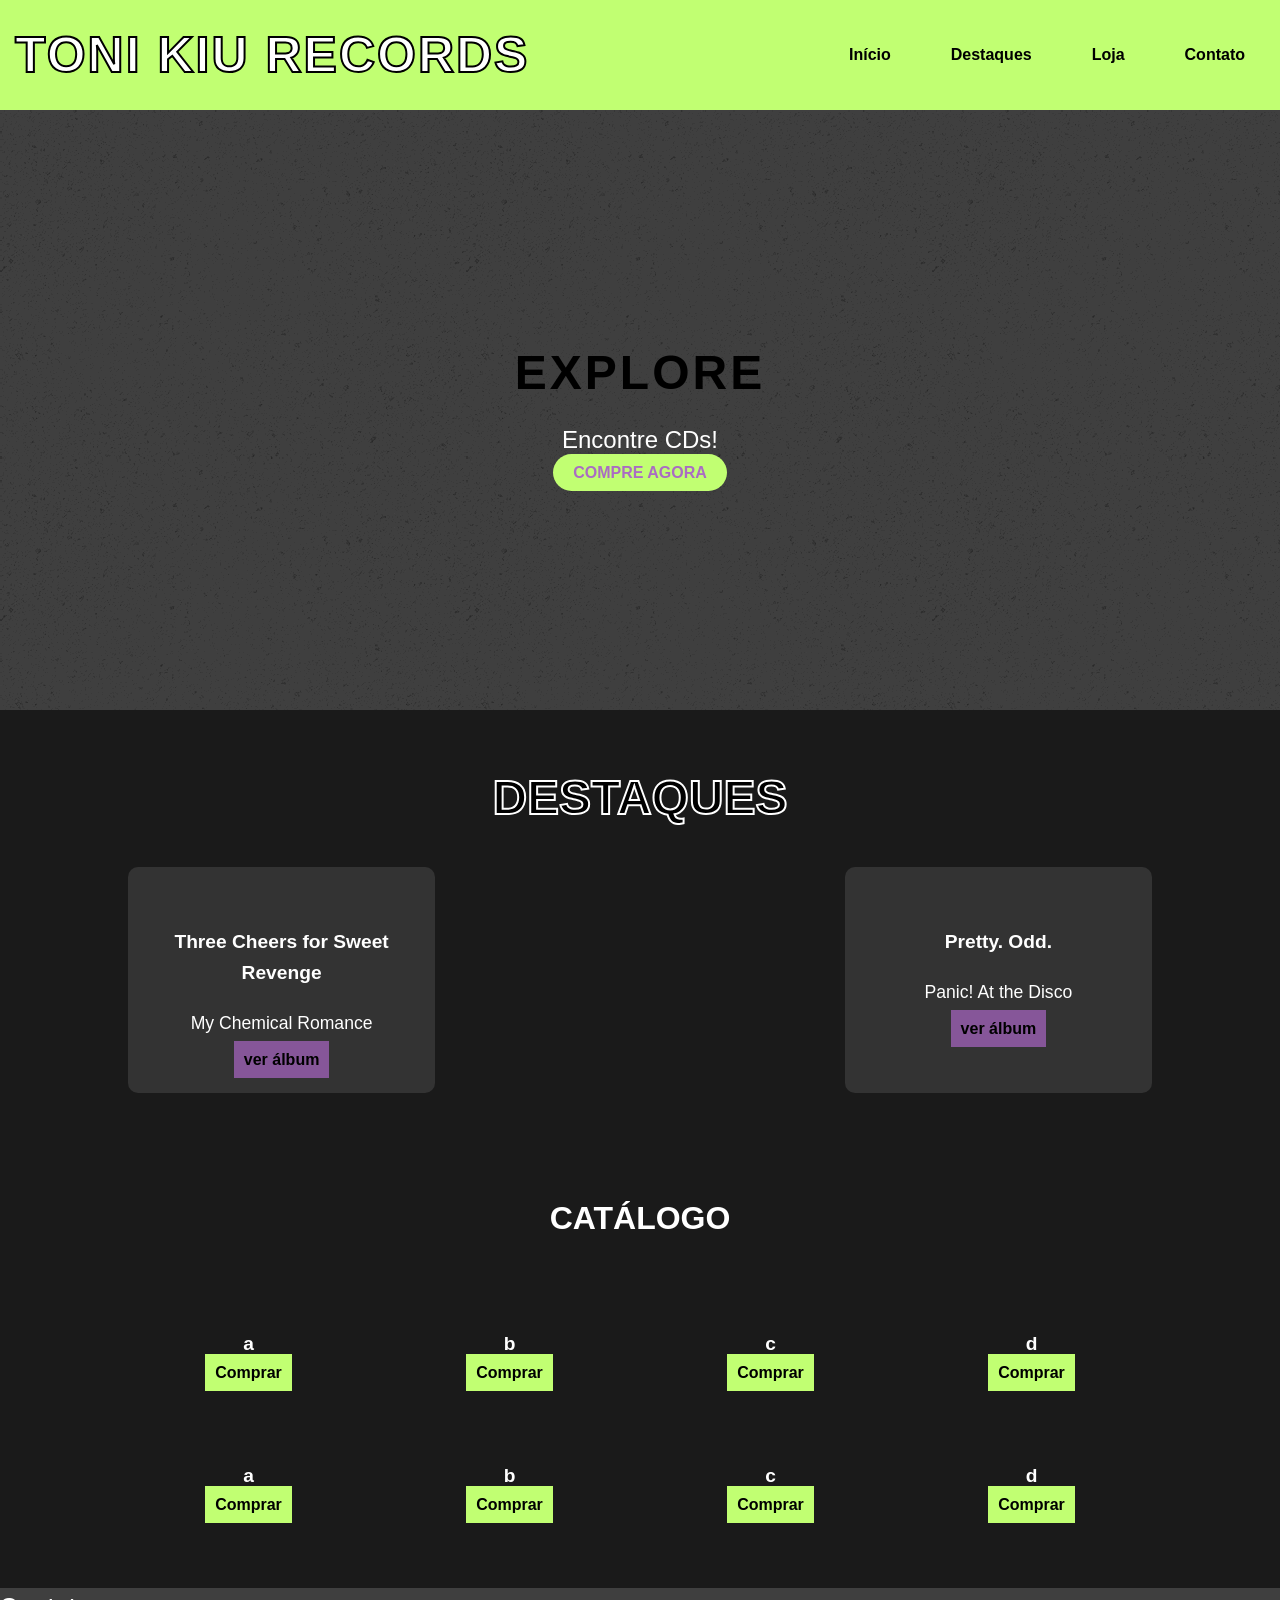
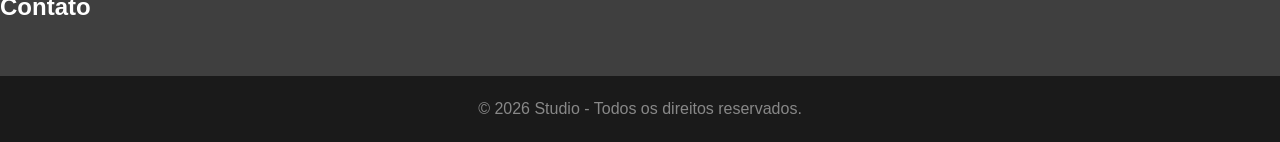
==== index.html @ dc9aeb77 "adicionando itens no catálogo" ====
<!DOCTYPE html>
<html lang="pt-br">
<head>
    <meta charset="UTF-8">
    <meta name="viewport" content="width=device-width, initial-scale=1.0">
    <link rel="stylesheet" href="style.css">
    <link rel="icon" type="image/x-icon" href="CD.ico">
    <title>Loja de CDs</title>
</head>
<body>
    <header class="header">
        <div class="logo">
            <h1>Toni Kiu records</h1>
        </div>
        <nav class="menu">
            <ul>
                <li><a href="#">Início</a></li>
                <li><a href="#destaques">Destaques</a></li>
                <li><a href="#catalogo">Loja</a></li>
                <li><a href="#contato">Contato</a></li>
            </ul>
        </nav>
    </header>

    <section class="hero">
        <div class="hero-text">
            <h3>Explore</h3>
            <p>Encontre CDs!</p>
            <a href="#catalogo" class="btn-shop">Compre Agora</a>
        </div>
    </section>

    <section class="produtos">
        <h2 id="destaques">Destaques</h2>
        <div class="produto-grid">

            <div class="produto">
                <img src="imagens/mcr.jpg" alt="">
                <h3>Three Cheers for Sweet Revenge</h3>
                <p>My Chemical Romance</p>
                <a href="#" class="btn">ver álbum</a>
            </div>

            <div class="produto">
                <img src="imagens/prettyodd.jpg" alt="">
                <h3>Pretty. Odd.</h3>
                <p>Panic! At the Disco</p>
                <a href="#" class="btn">ver álbum</a>
            </div>

        </div>
    </section>
        
    <section class="catalogo">
        <h2 id="catalogo">Catálogo</h2>
        <div class="catalogo-grid">

            <div class="cd">
                <img src="imagens/sonic.jpg" alt="">
                <h3>a</h3>
                <a href="#" class="btn-cd">Comprar</a>
            </div>

            <div class="cd">
                <img src="cd2.jpg" alt="">
                <h3>b</h3>
                <a href="#" class="btn-cd">Comprar</a>
            </div>

            <div class="cd">
                <img src="imagens/sonic.jpg" alt="">
                <h3>c</h3>
                <a href="#" class="btn-cd">Comprar</a>
            </div>

            <div class="cd">
                <img src="cd2.jpg" alt="">
                <h3>d</h3>
                <a href="#" class="btn-cd">Comprar</a>
            </div>

        </div>

        <div class="catalogo-grid">

            <div class="cd">
                <img src="imagens/sonic.jpg" alt="">
                <h3>a</h3>
                <a href="#" class="btn-cd">Comprar</a>
            </div>

            <div class="cd">
                <img src="cd2.jpg" alt="">
                <h3>b</h3>
                <a href="#" class="btn-cd">Comprar</a>
            </div>

            <div class="cd">
                <img src="imagens/sonic.jpg" alt="">
                <h3>c</h3>
                <a href="#" class="btn-cd">Comprar</a>
            </div>

            <div class="cd">
                <img src="cd2.jpg" alt="">
                <h3>d</h3>
                <a href="#" class="btn-cd">Comprar</a>
            </div>

        </div>

    </section>

    <section>
        <h2 id="contato">Contato</h2>

    </section>

    <footer>
        <p>&copy; 2026 Studio - Todos os direitos reservados.</p>
    </footer>
</body>
</html>
---- style.css ----
/* Reset básico */
* {
    margin: 0;
    padding: 0;
    box-sizing: border-box;
}

body {
    font-family: 'Arial', sans-serif;
    background-color: #3f3f3f;
    color: white;
    line-height: 1.6;
    scroll-behavior: smooth; 
    
}

header {
    display: flex;
    justify-content: space-between;
    align-items: center;
    padding: 15px;
    background-color: #c1ff72;
    position: sticky;
    top: 0;
    z-index: 100;
}

h1{
    font-size:50px;
    color:white; /* cor da letra */
    -webkit-text-stroke: 2px black; /* borda */
}

.logo h1 {
    font-size: 2.5rem;
    letter-spacing: 2px;
    font-size: 50px;
    color:white; /* cor da letra */
    -webkit-text-stroke: 2px black; /* borda */
    text-transform: uppercase;
    font-weight: bold;
    
}

header, nav ul {
    list-style: none;
    display: flex;
    gap: 20px;
}

nav ul li {
    display: inline;
    margin: 0 20px;
}

nav ul li a {
    text-decoration: none;
    color: black;
    font-weight: bold;
    transition: 0.3s;
}

.menu a:hover{
    color: gray;
}

.hero {
    background-image: url('imagens/asfalt-dark.png');
    background-repeat: repeat;
    padding: 60px 20px;
    height: 600px;
    width: auto;
    display: flex;
    justify-content: center;
    align-items: center;
    text-align: center;
}

.hero-text h3 {
    font-size: 3rem;
    font-weight: bold;
    text-transform: uppercase;
    color: #000000;
    letter-spacing: 3px;
}

.hero-text p {
    font-size: 1.5rem;
    margin-top: 10px;
}

.btn-shop {
    background-color: #c1ff72;
    padding: 10px 20px;
    color: rgba(153, 0, 255, 0.575);
    text-decoration: none;
    border-radius: 30px;
    margin-top: 20px;
    font-weight: bold;
    text-transform: uppercase;
}

#destaques{
    padding-top: 150px;
    margin-top: -150px;
}

.btn-shop:hover{
    color: black;
    background-color: white;
    transition: 0.3s ease;
}

.produtos {
    padding: 50px 10%;
    background-color: #1a1a1a;
}

.produtos h2 {
    color:black; /* cor da letra */
    -webkit-text-stroke: 2px white; /* borda */
    font-size: 3rem;
    margin-bottom: 30px;
    text-align: center;
    text-transform: uppercase;
    font-weight: bold;
}

.produto-grid {
    display: flex;
    justify-content: space-between;
    gap: 20px;
}

.produto {
    background-color: #333;
    padding: 20px;
    text-align: center;
    width: 30%;
    border-radius: 10px;
    transition: transform 0.3s ease;
}

.produto:hover {
    transform: scale(1.05);
}

.produto img {
    width: 100%;
    height: auto;
    border-radius: 5px;
}

.produto h3 {
    font-size: 1.2rem;
    margin-top: 10px;
    padding: 5px;
}

.produto p {
    font-size: 1.1rem;
    margin-top: 5px;
    padding: 10px;
}

.btn {
    background-color: rgba(217, 122, 255, 0.5);
    padding: 10px;
    color: black;
    text-decoration: none;
    margin-top: 20px;
    font-weight: bold;
}

.btn:hover{
    background-color: white;
    color: black;
    transition: 0.3s ease;
}

.catalogo {
    padding: 50px 10%;
    background-color: #1a1a1a;
}

.catalogo h2 {
    font-size: 2rem;
    margin-bottom: 30px;
    text-align: center;
    text-transform: uppercase;
    font-weight: bold;
}

.catalogo-grid {
    display: flex;
    justify-content: space-between;
    gap: 20px;
}

.cd {
    padding: 20px;
    text-align: center;
    width: 30%;
    border-radius: 10px;
    transition: transform 0.3s ease;
}

.cd:hover {
    transform: scale(1.05);
}

.cd img {
    width: 100%;
    height: auto;
    border-radius: 5px;
}

.cd h3 {
    font-size: 1.2rem;
    margin-top: 10px;
}

.cd p {
    font-size: 1.1rem;
    margin-top: 5px;
}

.btn-cd {
    background-color: #c1ff72;
    padding: 10px;
    color: black;
    text-decoration: none;
    margin-top: 10px;
    font-weight: bold;
}

.btn-cd:hover{
    transition: 0.3s ease;
    background-color: rgba(217, 122, 255, 0.5);
    
}

footer {
    background-color: #1a1a1a;
    text-align: center;
    padding: 20px;
    margin-top: 50px;
}

footer p {
    font-size: 1rem;
    color: #888;
}
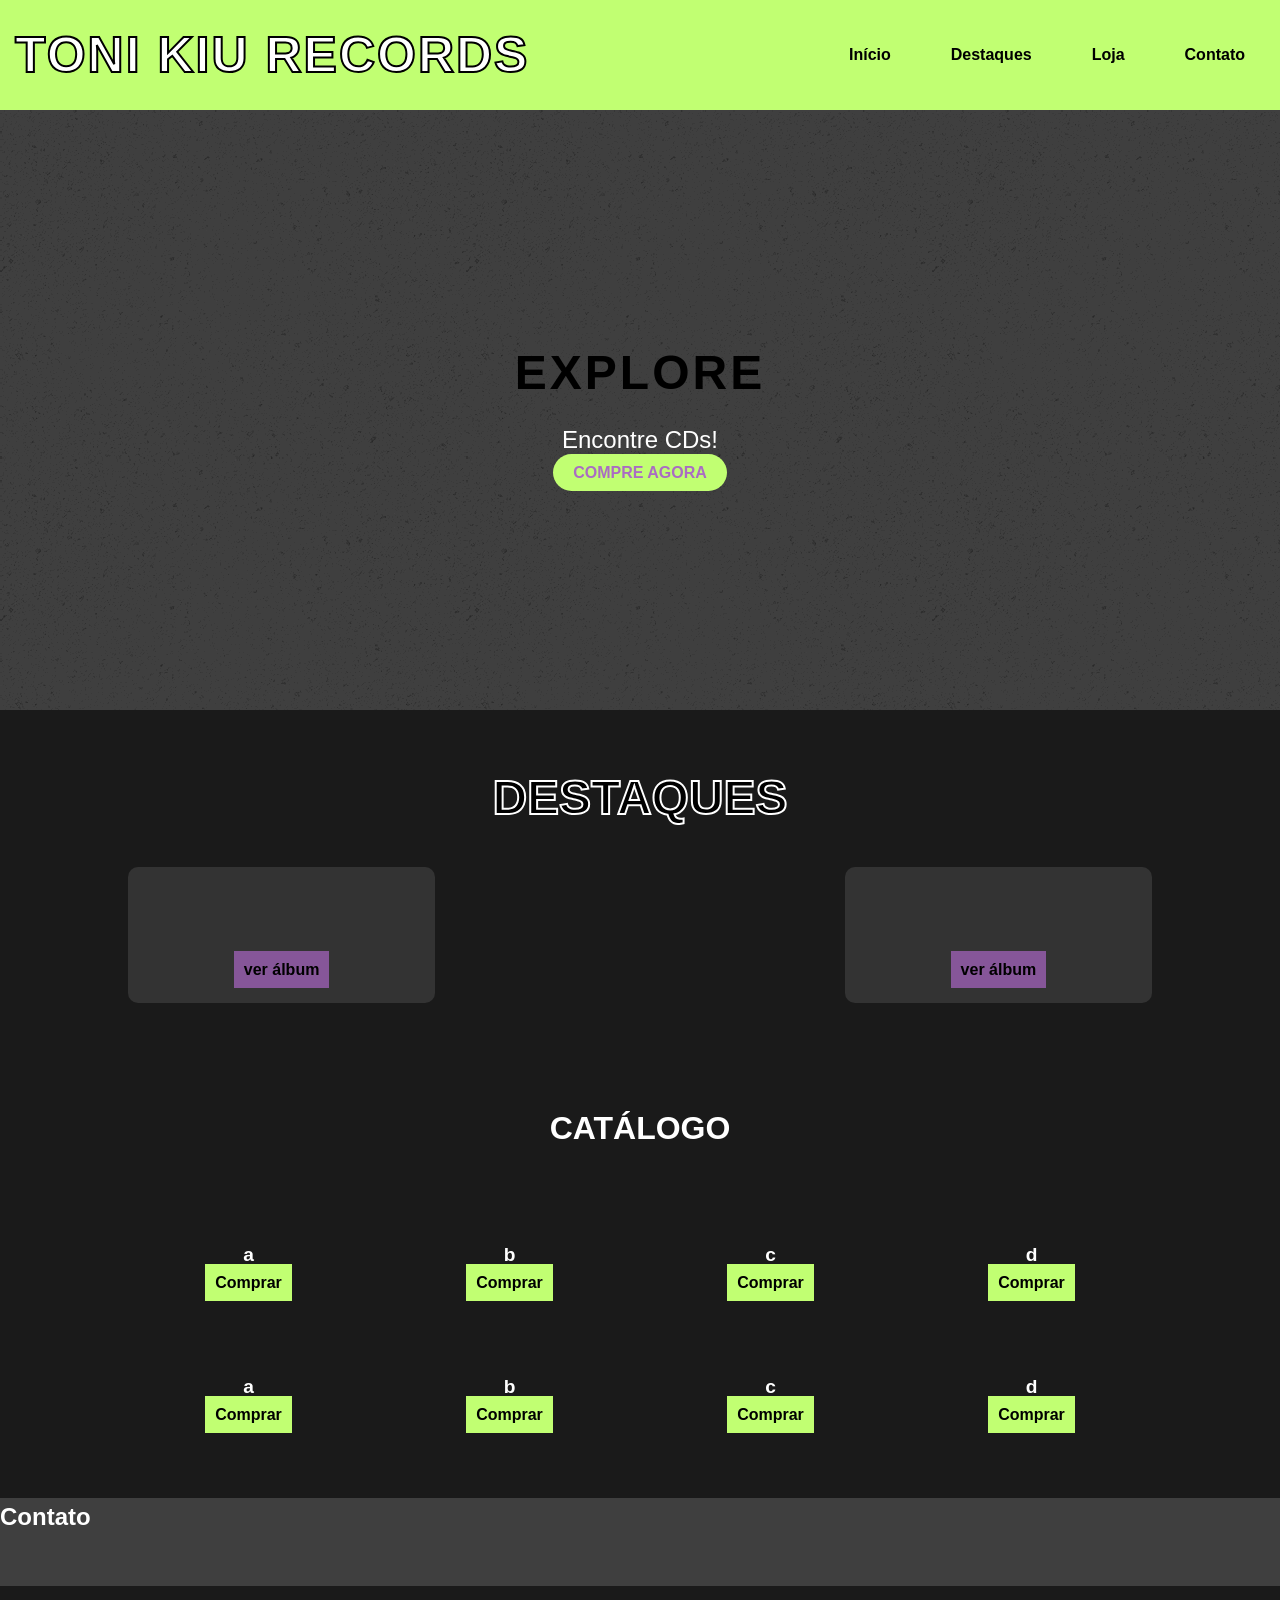
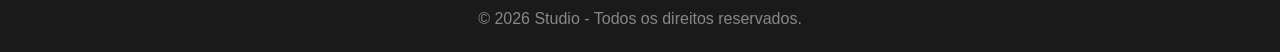
==== commit 49d4fae0: "mudança de album nos destaques" ====
--- a/index.html
+++ b/index.html
@@ -4,6 +4,7 @@
     <meta charset="UTF-8">
     <meta name="viewport" content="width=device-width, initial-scale=1.0">
     <link rel="stylesheet" href="style.css">
+    <link  rel="produto.html">
     <link rel="icon" type="image/x-icon" href="CD.ico">
     <title>Loja de CDs</title>
 </head>
@@ -36,16 +37,16 @@
 
             <div class="produto">
                 <img src="imagens/mcr.jpg" alt="">
-                <h3>Three Cheers for Sweet Revenge</h3>
-                <p>My Chemical Romance</p>
-                <a href="#" class="btn">ver álbum</a>
+                <h3></h3>
+                <p></p>
+                <a href="produto.html" class="btn">ver álbum</a>
             </div>
 
             <div class="produto">
                 <img src="imagens/prettyodd.jpg" alt="">
-                <h3>Pretty. Odd.</h3>
-                <p>Panic! At the Disco</p>
-                <a href="#" class="btn">ver álbum</a>
+                <h3></h3>
+                <p></p>
+                <a href="produto.html" class="btn">ver álbum</a>
             </div>
 
         </div>
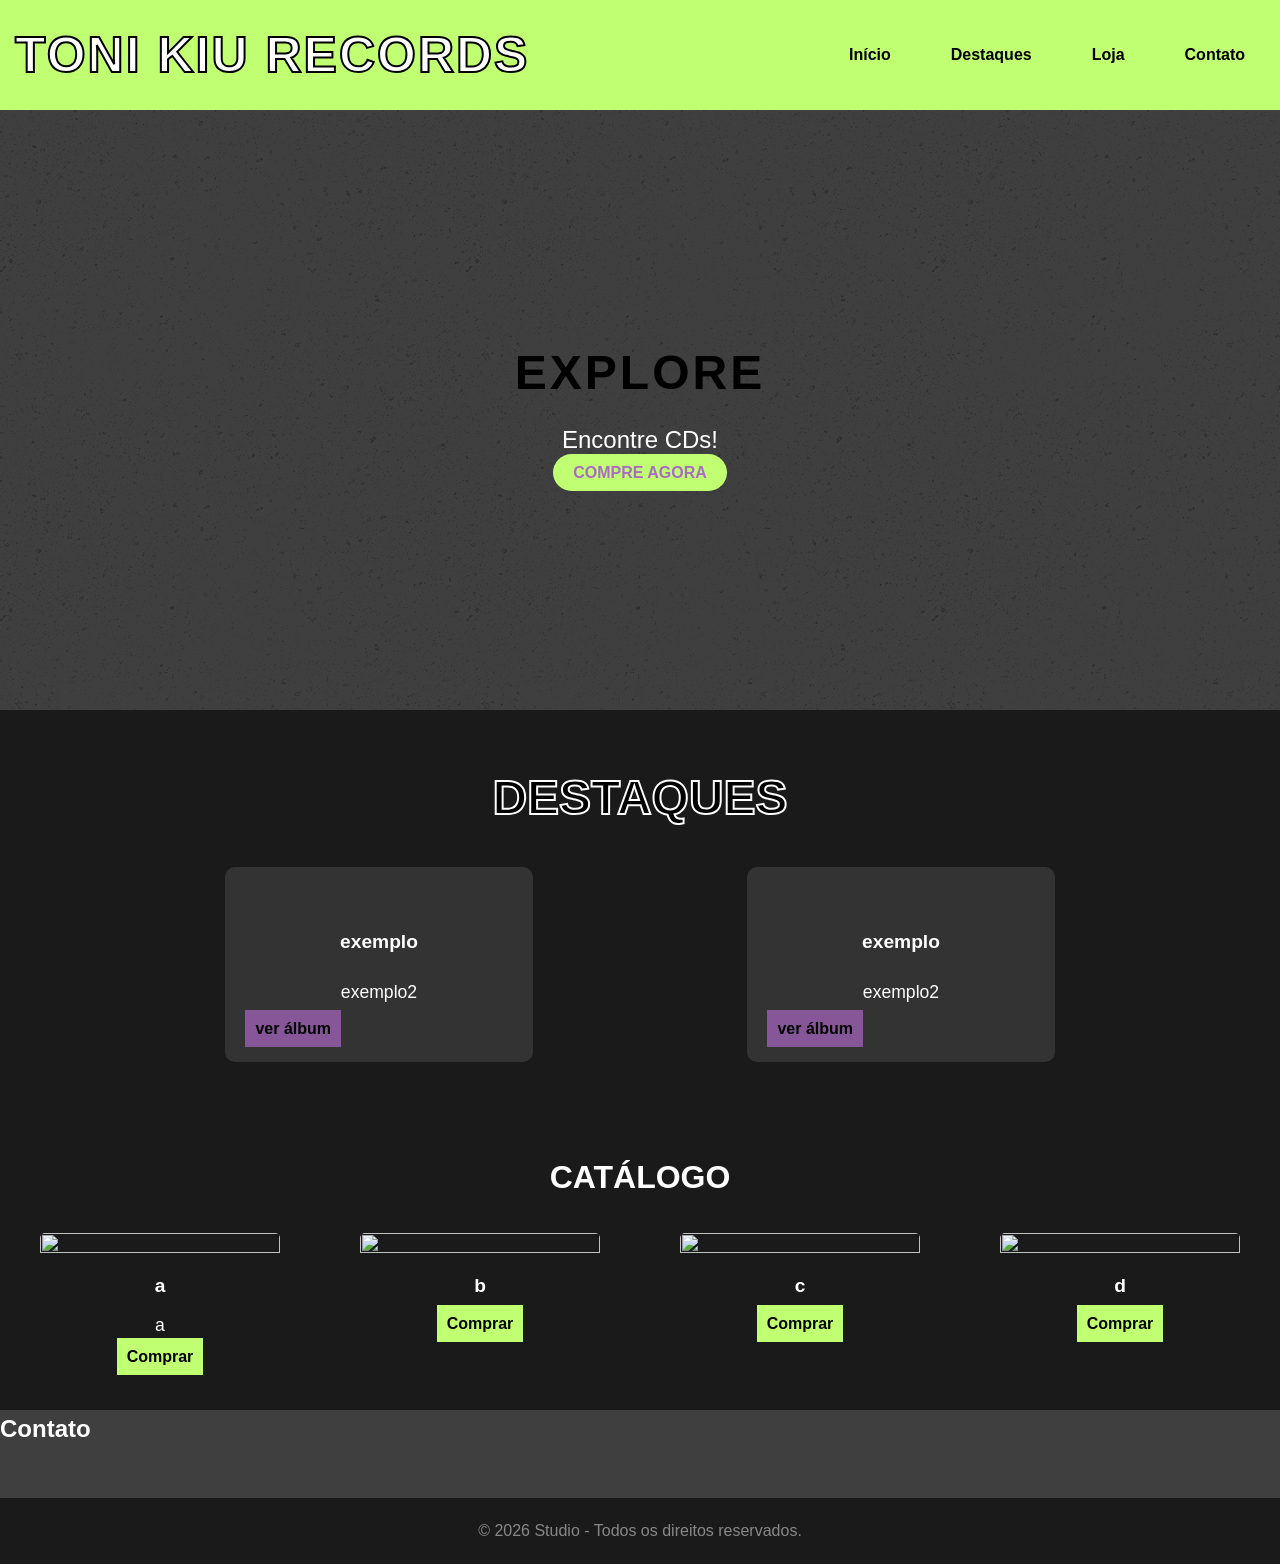
==== commit d16c7140: "deixando o catálogo com menos itens" ====
--- a/index.html
+++ b/index.html
@@ -36,16 +36,16 @@
         <div class="produto-grid">
 
             <div class="produto">
-                <img src="imagens/mcr.jpg" alt="">
-                <h3></h3>
-                <p></p>
+                <img src="imagens/sonic.jpg" alt="">
+                <h3>exemplo</h3>
+                <p>exemplo2</p>
                 <a href="produto.html" class="btn">ver álbum</a>
             </div>
 
             <div class="produto">
-                <img src="imagens/prettyodd.jpg" alt="">
-                <h3></h3>
-                <p></p>
+                <img src="imagens/sonic.jpg" alt="">
+                <h3>exemplo</h3>
+                <p>exemplo2</p>
                 <a href="produto.html" class="btn">ver álbum</a>
             </div>
 
@@ -59,11 +59,12 @@
             <div class="cd">
                 <img src="imagens/sonic.jpg" alt="">
                 <h3>a</h3>
+                <p>a</p>
                 <a href="#" class="btn-cd">Comprar</a>
             </div>
 
             <div class="cd">
-                <img src="cd2.jpg" alt="">
+                <img src="imagens/sonic.jpg" alt="">
                 <h3>b</h3>
                 <a href="#" class="btn-cd">Comprar</a>
             </div>
@@ -75,41 +76,12 @@
             </div>
 
             <div class="cd">
-                <img src="cd2.jpg" alt="">
+                <img src="imagens/sonic.jpg" alt="">
                 <h3>d</h3>
                 <a href="#" class="btn-cd">Comprar</a>
             </div>
 
         </div>
-
-        <div class="catalogo-grid">
-
-            <div class="cd">
-                <img src="imagens/sonic.jpg" alt="">
-                <h3>a</h3>
-                <a href="#" class="btn-cd">Comprar</a>
-            </div>
-
-            <div class="cd">
-                <img src="cd2.jpg" alt="">
-                <h3>b</h3>
-                <a href="#" class="btn-cd">Comprar</a>
-            </div>
-
-            <div class="cd">
-                <img src="imagens/sonic.jpg" alt="">
-                <h3>c</h3>
-                <a href="#" class="btn-cd">Comprar</a>
-            </div>
-
-            <div class="cd">
-                <img src="cd2.jpg" alt="">
-                <h3>d</h3>
-                <a href="#" class="btn-cd">Comprar</a>
-            </div>
-
-        </div>
-
     </section>
 
     <section>
--- a/style.css
+++ b/style.css
@@ -100,7 +100,7 @@
     text-transform: uppercase;
 }
 
-#destaques{
+.destaques{
     padding-top: 150px;
     margin-top: -150px;
 }
@@ -128,14 +128,13 @@
 
 .produto-grid {
     display: flex;
-    justify-content: space-between;
+    justify-content: space-around;
     gap: 20px;
 }
 
 .produto {
     background-color: #333;
     padding: 20px;
-    text-align: center;
     width: 30%;
     border-radius: 10px;
     transition: transform 0.3s ease;
@@ -155,12 +154,14 @@
     font-size: 1.2rem;
     margin-top: 10px;
     padding: 5px;
+    text-align: center;
 }
 
 .produto p {
     font-size: 1.1rem;
     margin-top: 5px;
     padding: 10px;
+    text-align: center;
 }
 
 .btn {
@@ -170,6 +171,7 @@
     text-decoration: none;
     margin-top: 20px;
     font-weight: bold;
+    text-align: center;
 }
 
 .btn:hover{
@@ -179,7 +181,7 @@
 }
 
 .catalogo {
-    padding: 50px 10%;
+    padding: 40px ;
     background-color: #1a1a1a;
 }
 
@@ -193,16 +195,18 @@
 
 .catalogo-grid {
     display: flex;
-    justify-content: space-between;
-    gap: 20px;
+    justify-content: space-around;
+    gap: 80px;
 }
 
 .cd {
-    padding: 20px;
-    text-align: center;
-    width: 30%;
+    
+    text-align: center;
+    width: 50%;
+    height: 50%;
     border-radius: 10px;
     transition: transform 0.3s ease;
+    
 }
 
 .cd:hover {
@@ -211,18 +215,19 @@
 
 .cd img {
     width: 100%;
-    height: auto;
+    height: 100%;
     border-radius: 5px;
+    position: relative;
 }
 
 .cd h3 {
     font-size: 1.2rem;
-    margin-top: 10px;
+    margin: 10px;
 }
 
 .cd p {
     font-size: 1.1rem;
-    margin-top: 5px;
+    margin: 5px;
 }
 
 .btn-cd {
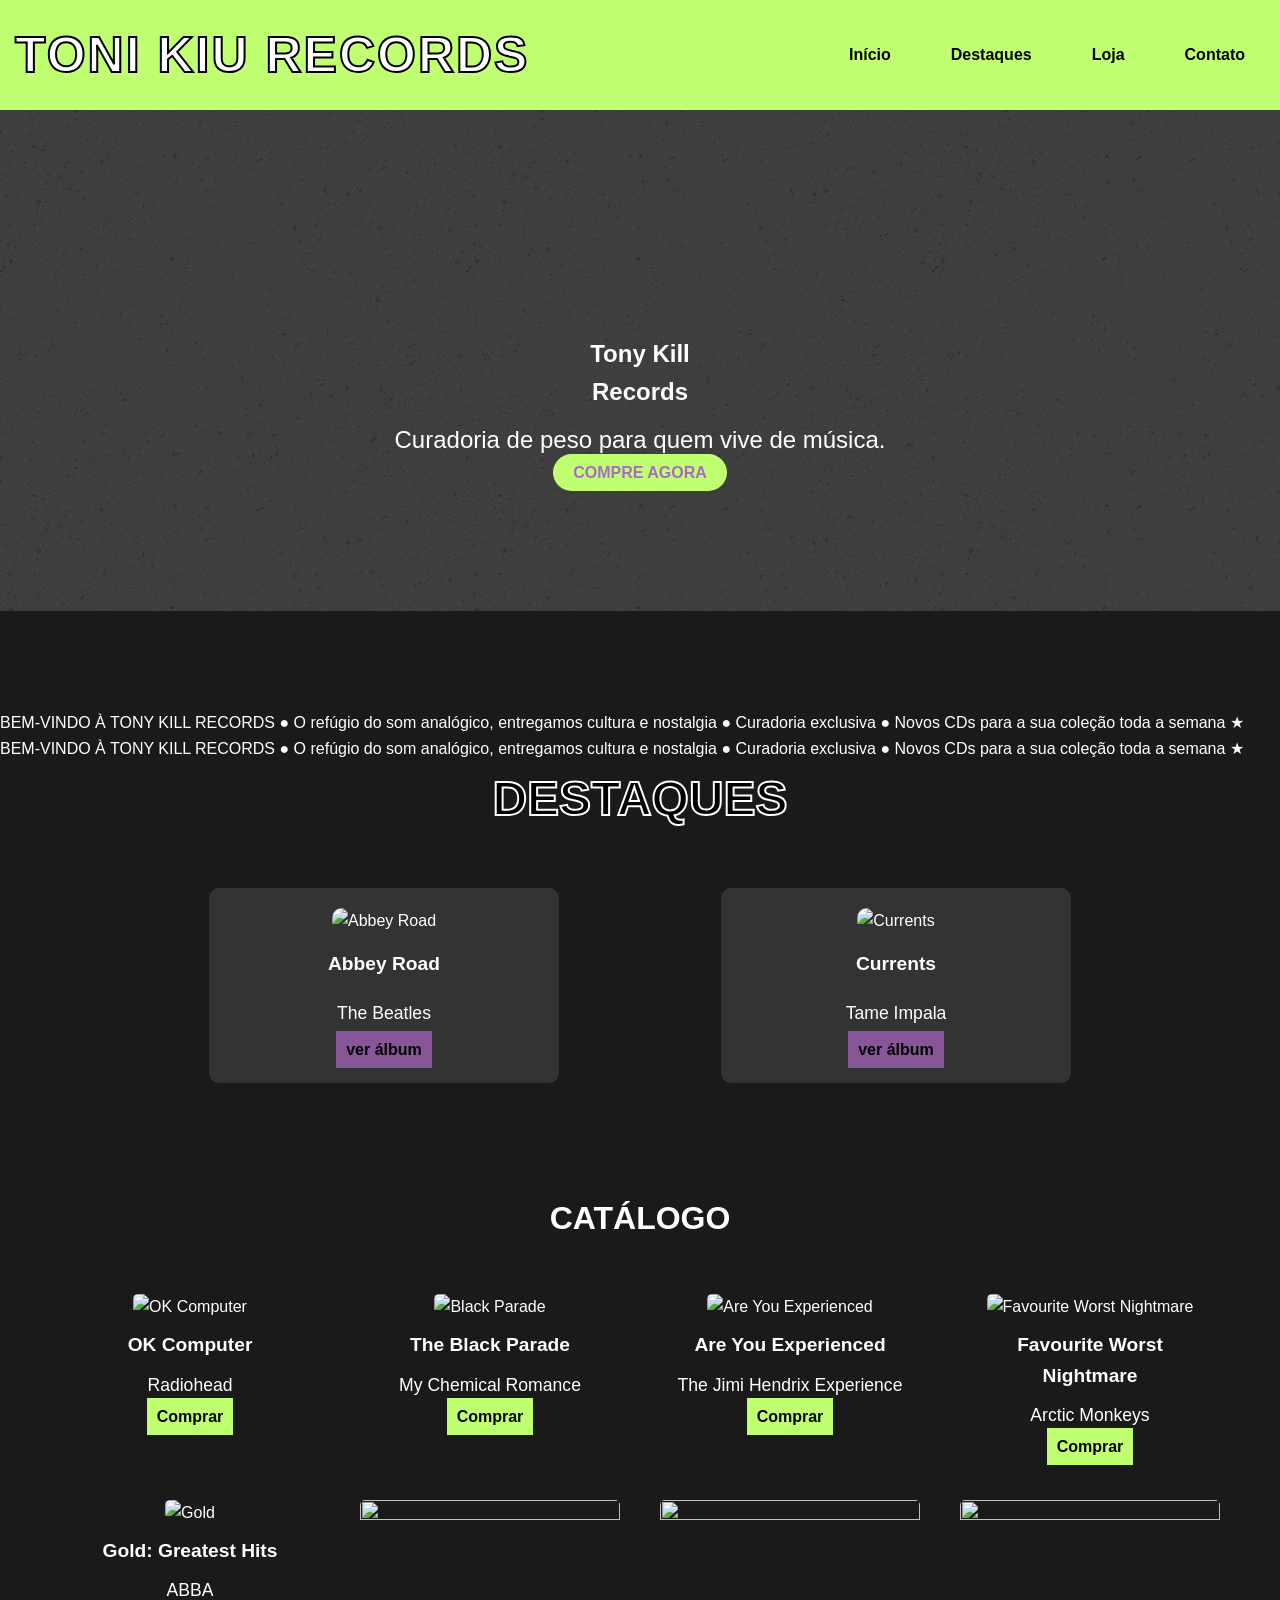
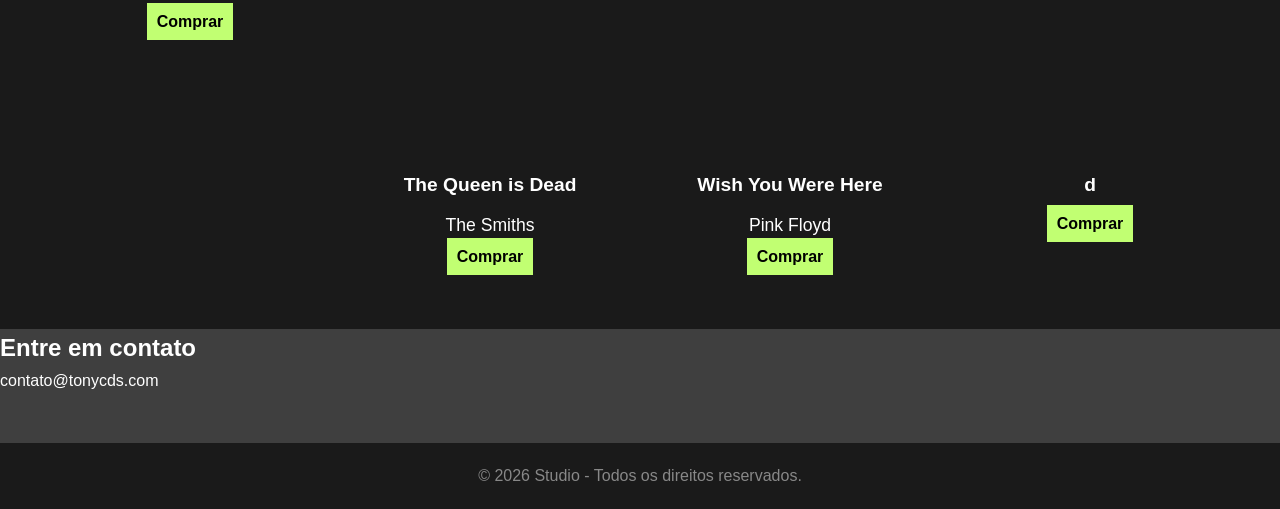
==== commit 0bf7e704: "atualizando inicio e imagens" ====
--- a/index.html
+++ b/index.html
@@ -25,68 +25,106 @@
 
     <section class="hero">
         <div class="hero-text">
-            <h3>Explore</h3>
-            <p>Encontre CDs!</p>
+            <h2 class="hero-title">Tony Kill <br><span>Records</span></h2>
+            <p>Curadoria de peso para quem vive de música.</p>
             <a href="#catalogo" class="btn-shop">Compre Agora</a>
         </div>
     </section>
 
-    <section class="produtos">
-        <h2 id="destaques">Destaques</h2>
+    <div class="marquee-container">
+        <div class="marquee-conteudo">
+            <span>BEM-VINDO À TONY KILL RECORDS ● O refúgio do som analógico, entregamos cultura e nostalgia ● Curadoria  exclusiva ● Novos CDs para a sua coleção toda a semana ★</span>
+            <span>BEM-VINDO À TONY KILL RECORDS ● O refúgio do som analógico, entregamos cultura e nostalgia ● Curadoria  exclusiva ● Novos CDs para a sua coleção toda a semana ★</span>
+        </div>
+    </div>
+
+    <section id="destaques" class="produtos">
+        <h2>Destaques</h2>
         <div class="produto-grid">
 
             <div class="produto">
-                <img src="imagens/sonic.jpg" alt="">
-                <h3>exemplo</h3>
-                <p>exemplo2</p>
+                <img src="imagens/abbey-road.jpg" alt="Abbey Road">
+                <h3>Abbey Road</h3>
+                <p>The Beatles</p>
                 <a href="produto.html" class="btn">ver álbum</a>
             </div>
 
             <div class="produto">
-                <img src="imagens/sonic.jpg" alt="">
-                <h3>exemplo</h3>
-                <p>exemplo2</p>
+                <img src="imagens/currents.jpg" alt="Currents">
+                <h3>Currents</h3>
+                <p>Tame Impala</p>
                 <a href="produto.html" class="btn">ver álbum</a>
             </div>
 
         </div>
     </section>
         
-    <section class="catalogo">
-        <h2 id="catalogo">Catálogo</h2>
+    <section id="catalogo" class="catalogo">
+        <h2>Catálogo</h2>
         <div class="catalogo-grid">
 
             <div class="cd">
-                <img src="imagens/sonic.jpg" alt="">
-                <h3>a</h3>
-                <p>a</p>
-                <a href="#" class="btn-cd">Comprar</a>
+                <img src="imagens/ok-computer.jpg" alt="OK Computer">
+                <h3>OK Computer</h3>
+                <p>Radiohead</p>
+                <a href="produto.html" class="btn-cd">Comprar</a>
             </div>
 
             <div class="cd">
-                <img src="imagens/sonic.jpg" alt="">
-                <h3>b</h3>
-                <a href="#" class="btn-cd">Comprar</a>
+                <img src="imagens/mcr.jpg" alt="Black Parade">
+                <h3>The Black Parade</h3>
+                <p>My Chemical Romance</p>
+                <a href="produto.html" class="btn-cd">Comprar</a>
             </div>
 
             <div class="cd">
-                <img src="imagens/sonic.jpg" alt="">
-                <h3>c</h3>
-                <a href="#" class="btn-cd">Comprar</a>
+                <img src="imagens/hendrix.jpg" alt="Are You Experienced">
+                <h3>Are You Experienced</h3>
+                <p>The Jimi Hendrix Experience</p>
+                <a href="produto.html" class="btn-cd">Comprar</a>
+            </div>
+
+            <div class="cd">
+                <img src="imagens/am.jpg" alt="Favourite Worst Nightmare">
+                <h3>Favourite Worst Nightmare</h3>
+                <p>Arctic Monkeys</p>
+                <a href="produto.html" class="btn-cd">Comprar</a>
+            </div>
+
+            <div class="cd">
+                <img src="imagens/abba.jpg" alt="Gold">
+                <h3>Gold: Greatest Hits</h3>
+                <p>ABBA</p>
+                <a href="produto.html" class="btn-cd">Comprar</a>
+            </div>
+
+            <div class="cd">
+                <img src="imagens/the-smiths.jpg" alt="">
+                <h3>The Queen is Dead</h3>
+                <p>The Smiths</p>
+                <a href="produto.html" class="btn-cd">Comprar</a>
+            </div>
+
+            <div class="cd">
+                <img src="imagens/pink-floyd.jpg" alt="">
+                <h3>Wish You Were Here</h3>
+                <p>Pink Floyd</p>
+                <a href="produto.html" class="btn-cd">Comprar</a>
             </div>
 
             <div class="cd">
                 <img src="imagens/sonic.jpg" alt="">
                 <h3>d</h3>
+                <p></p>
                 <a href="#" class="btn-cd">Comprar</a>
             </div>
 
         </div>
     </section>
 
-    <section>
-        <h2 id="contato">Contato</h2>
-
+    <section id="contato" class="contato">
+        <h2>Entre em contato</h2>
+        <p>contato@tonycds.com</p>
     </section>
 
     <footer>
--- a/style.css
+++ b/style.css
@@ -100,7 +100,7 @@
     text-transform: uppercase;
 }
 
-.destaques{
+#destaques{
     padding-top: 150px;
     margin-top: -150px;
 }
@@ -129,13 +129,15 @@
 .produto-grid {
     display: flex;
     justify-content: space-around;
-    gap: 20px;
+    gap: 40px;
+    padding: 20px;
 }
 
 .produto {
     background-color: #333;
-    padding: 20px;
-    width: 30%;
+    text-align: center;
+    padding: 20px;
+    width: 350px;
     border-radius: 10px;
     transition: transform 0.3s ease;
 }
@@ -146,8 +148,9 @@
 
 .produto img {
     width: 100%;
-    height: auto;
-    border-radius: 5px;
+    height: 350px;
+    object-fit: cover;
+    border-radius: 10px;
 }
 
 .produto h3 {
@@ -180,7 +183,7 @@
     transition: 0.3s ease;
 }
 
-.catalogo {
+#catalogo {
     padding: 40px ;
     background-color: #1a1a1a;
 }
@@ -194,19 +197,16 @@
 }
 
 .catalogo-grid {
-    display: flex;
-    justify-content: space-around;
-    gap: 80px;
+    display: grid;
+    grid-template-columns: repeat(4, 1fr);
+    gap: 40px;
+    padding: 20px;
 }
 
 .cd {
-    
-    text-align: center;
-    width: 50%;
-    height: 50%;
-    border-radius: 10px;
+    width: 100%;
+    text-align: center;
     transition: transform 0.3s ease;
-    
 }
 
 .cd:hover {
@@ -215,9 +215,9 @@
 
 .cd img {
     width: 100%;
-    height: 100%;
+    aspect-ratio: 1 / 1;
+    object-fit: cover;
     border-radius: 5px;
-    position: relative;
 }
 
 .cd h3 {
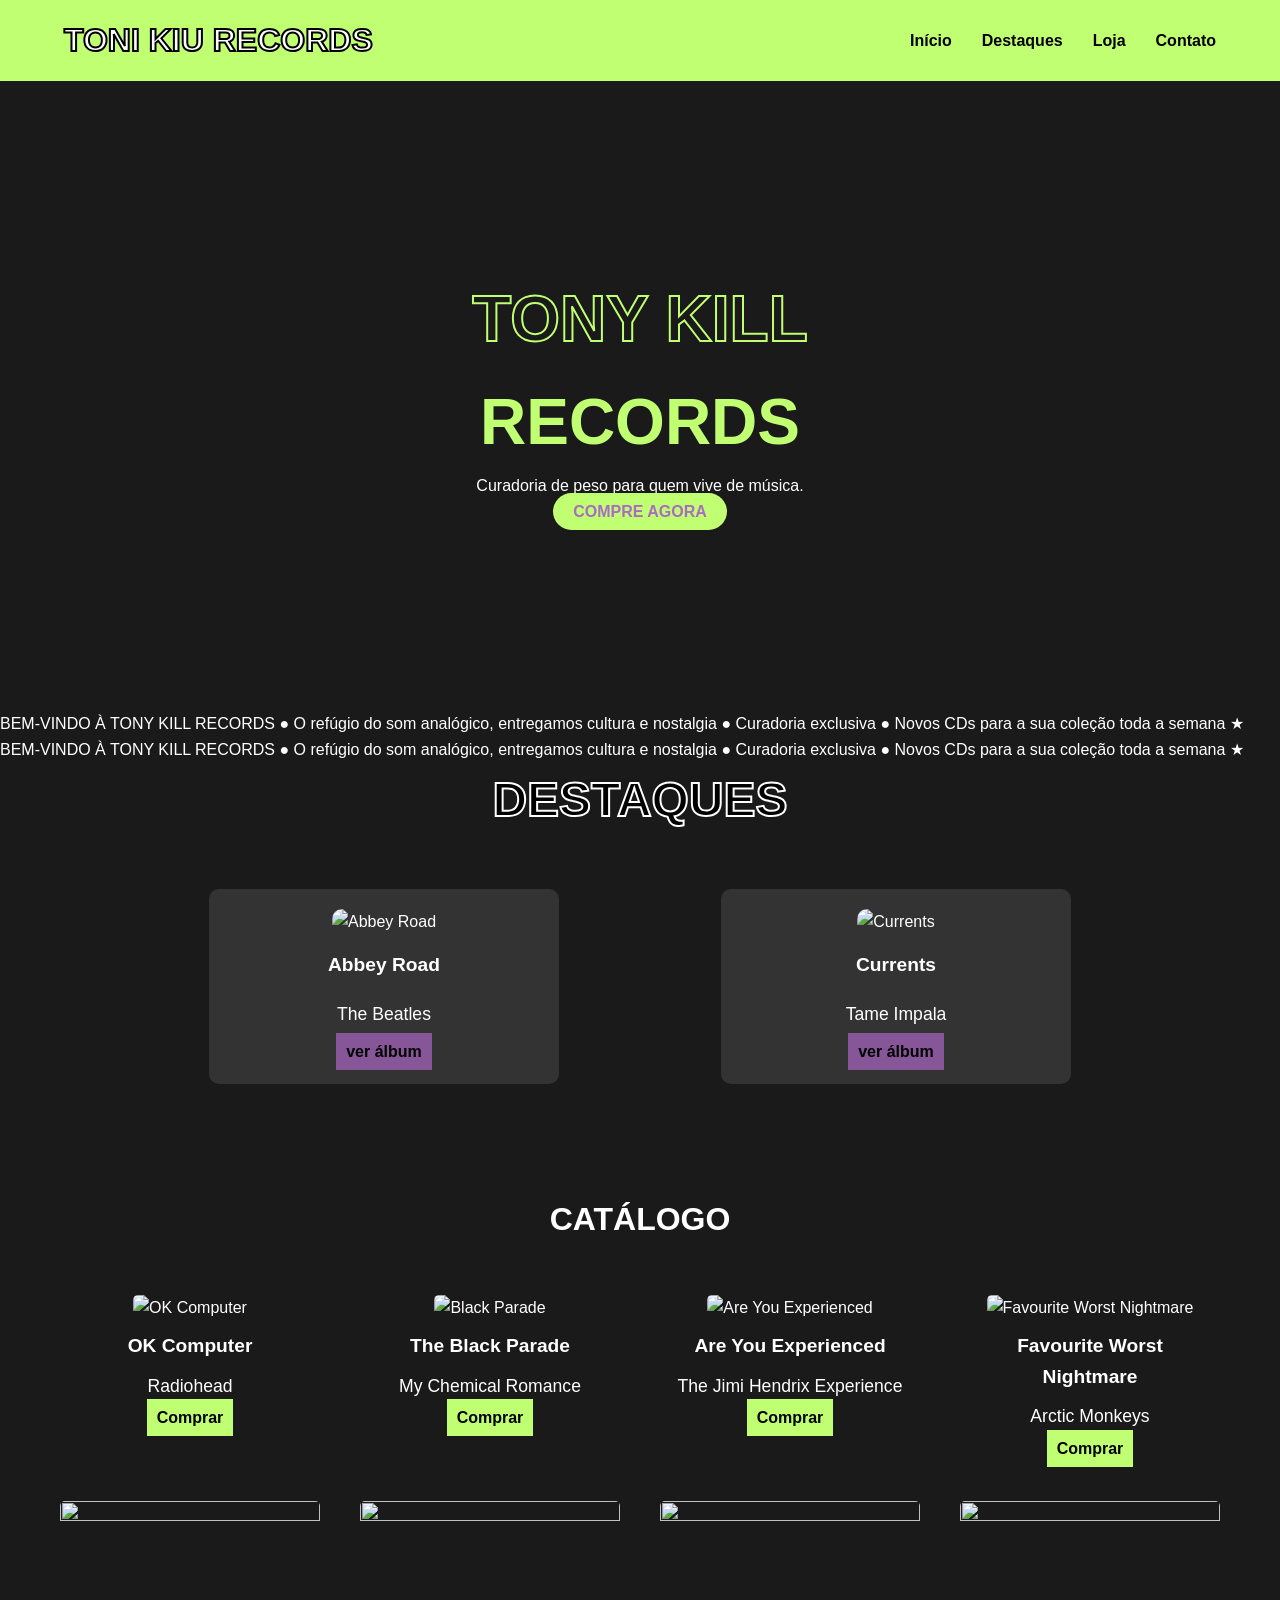
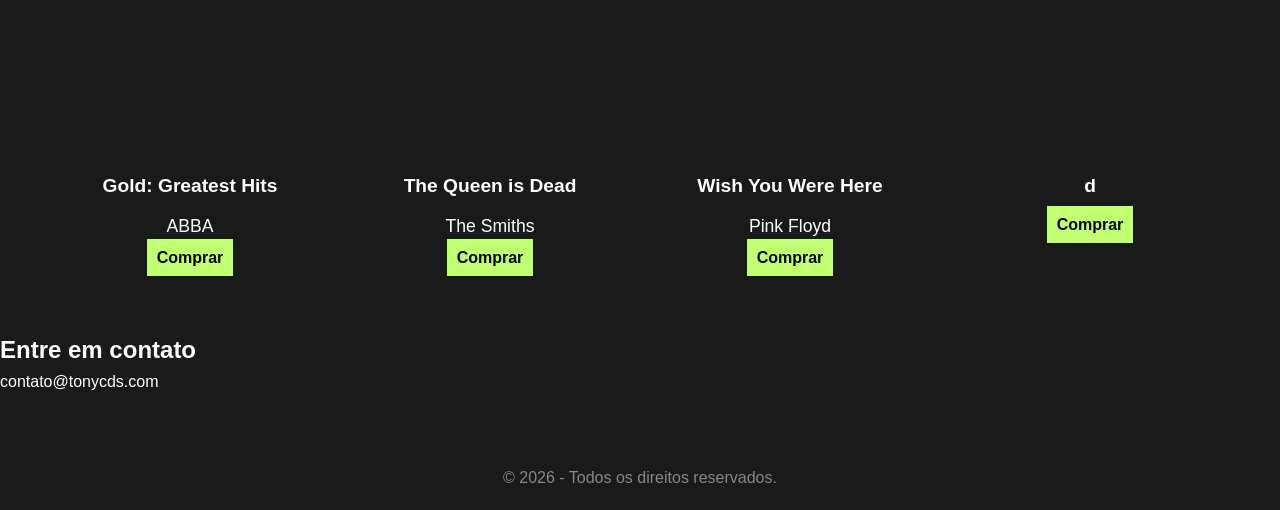
==== commit 6a20414e: "atualizando header e pagina inicial" ====
--- a/index.html
+++ b/index.html
@@ -92,7 +92,7 @@
             </div>
 
             <div class="cd">
-                <img src="imagens/abba.jpg" alt="Gold">
+                <img src="imagens/abba.jpg" alt="">
                 <h3>Gold: Greatest Hits</h3>
                 <p>ABBA</p>
                 <a href="produto.html" class="btn-cd">Comprar</a>
@@ -128,7 +128,7 @@
     </section>
 
     <footer>
-        <p>&copy; 2026 Studio - Todos os direitos reservados.</p>
+        <p>&copy; 2026 - Todos os direitos reservados.</p>
     </footer>
 </body>
 </html>
--- a/style.css
+++ b/style.css
@@ -7,86 +7,75 @@
 
 body {
     font-family: 'Arial', sans-serif;
-    background-color: #3f3f3f;
+    background-color: #1a1a1a;
     color: white;
     line-height: 1.6;
     scroll-behavior: smooth; 
     
 }
 
+/*header e menu*/
 header {
     display: flex;
     justify-content: space-between;
     align-items: center;
-    padding: 15px;
+    padding: 15px 5%;
     background-color: #c1ff72;
     position: sticky;
     top: 0;
     z-index: 100;
 }
 
-h1{
-    font-size:50px;
+.logo h1 {
+    font-size: 2rem;
     color:white; /* cor da letra */
     -webkit-text-stroke: 2px black; /* borda */
-}
-
-.logo h1 {
-    font-size: 2.5rem;
-    letter-spacing: 2px;
-    font-size: 50px;
-    color:white; /* cor da letra */
-    -webkit-text-stroke: 2px black; /* borda */
-    text-transform: uppercase;
-    font-weight: bold;
-    
-}
-
-header, nav ul {
+    text-transform: uppercase;
+}
+
+nav ul {
     list-style: none;
     display: flex;
-    gap: 20px;
-}
-
-nav ul li {
-    display: inline;
-    margin: 0 20px;
-}
+    gap: 30px;
+}
+
 
 nav ul li a {
     text-decoration: none;
     color: black;
     font-weight: bold;
-    transition: 0.3s;
-}
+}
+
 
 .menu a:hover{
     color: gray;
 }
 
+/*hero section*/
 .hero {
-    background-image: url('imagens/asfalt-dark.png');
-    background-repeat: repeat;
-    padding: 60px 20px;
-    height: 600px;
-    width: auto;
+    height: 70vh;
+    background: linear-gradient(rgba(0,0,0,0.5)), rgba(0, 0, 0, 0.5), url('imagens/asfalt-dark.png') repeat;
     display: flex;
     justify-content: center;
     align-items: center;
     text-align: center;
 }
 
-.hero-text h3 {
-    font-size: 3rem;
-    font-weight: bold;
-    text-transform: uppercase;
-    color: #000000;
-    letter-spacing: 3px;
-}
-
-.hero-text p {
-    font-size: 1.5rem;
-    margin-top: 10px;
+.hero-title{
+    font-size: 4rem;
+    color: transparent;
+    -webkit-text-stroke: 2px #c1ff72;
+    text-transform: uppercase;
+}
+
+.hero-title span{
+    color: #c1ff72;
+    -webkit-text-stroke: 0;
+}
+
+/*marquee*/
+.marquee-container{
+    
 }
 
 .btn-shop {
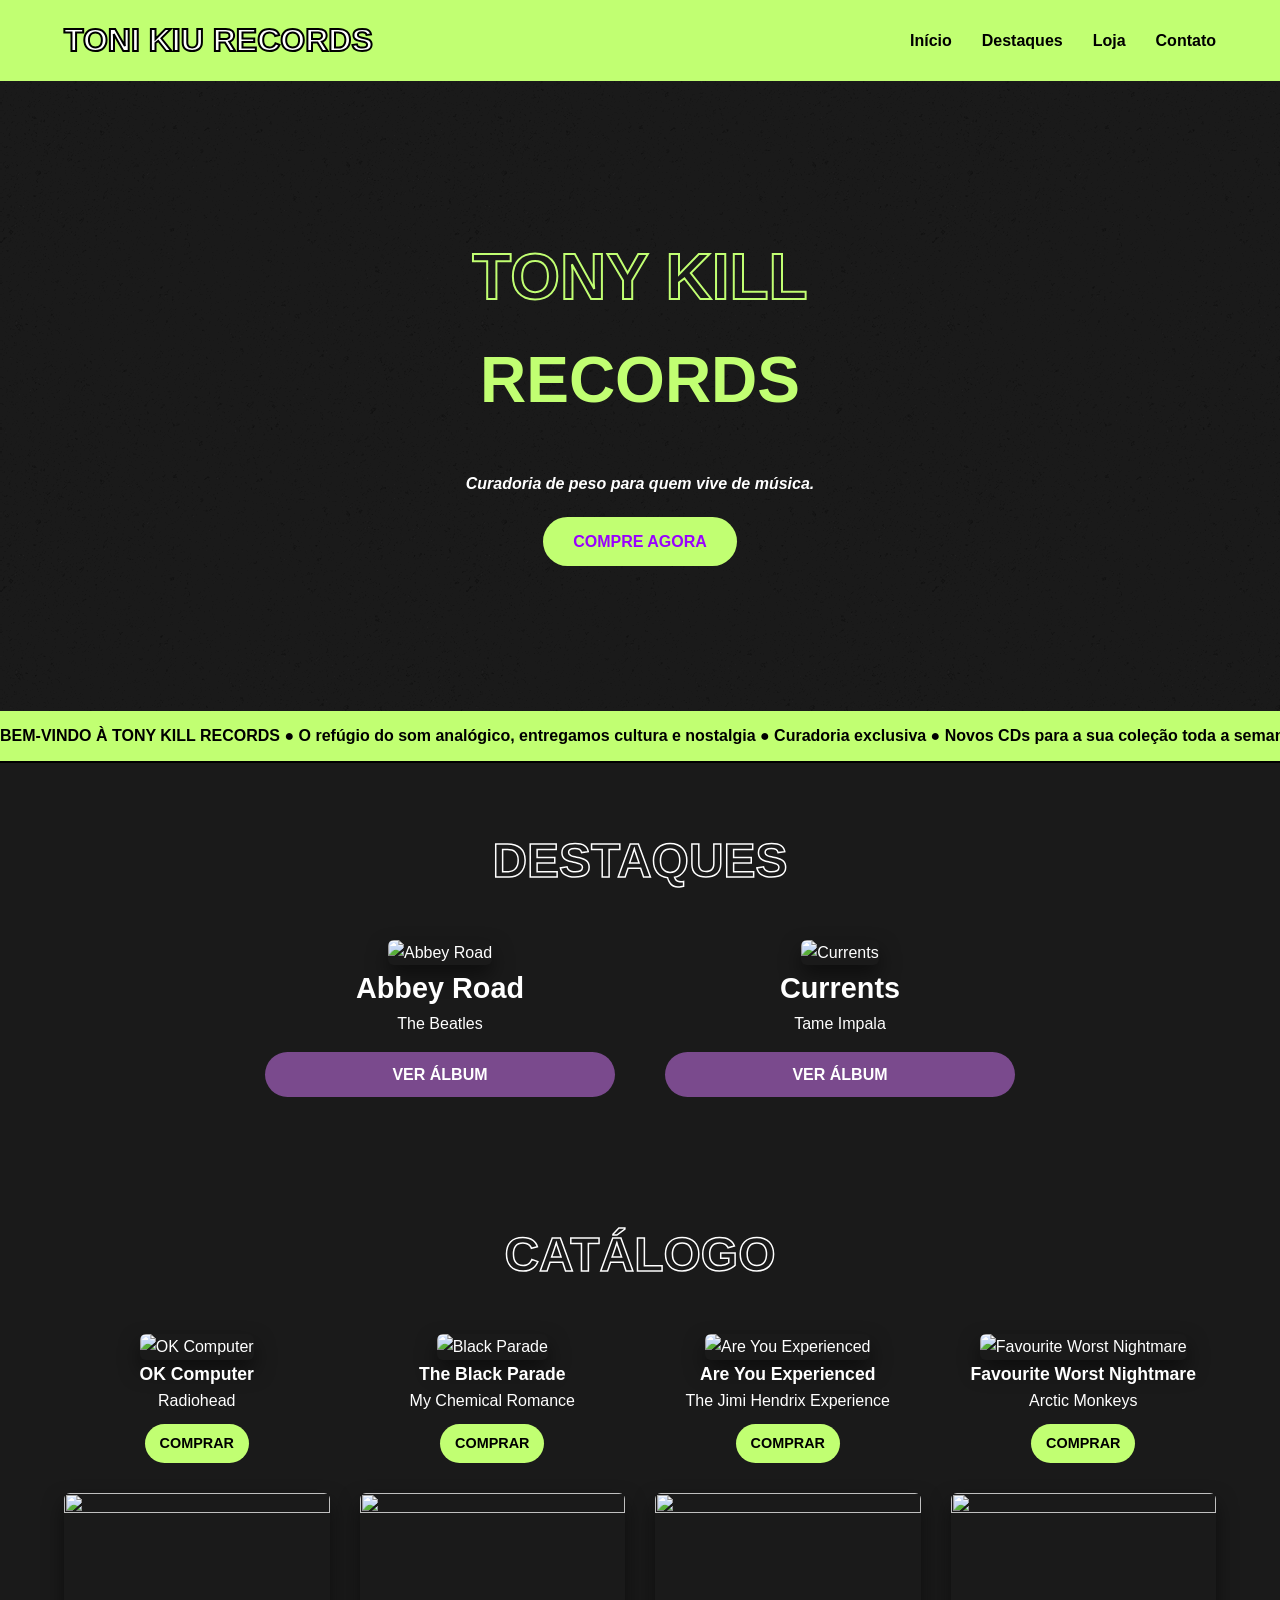
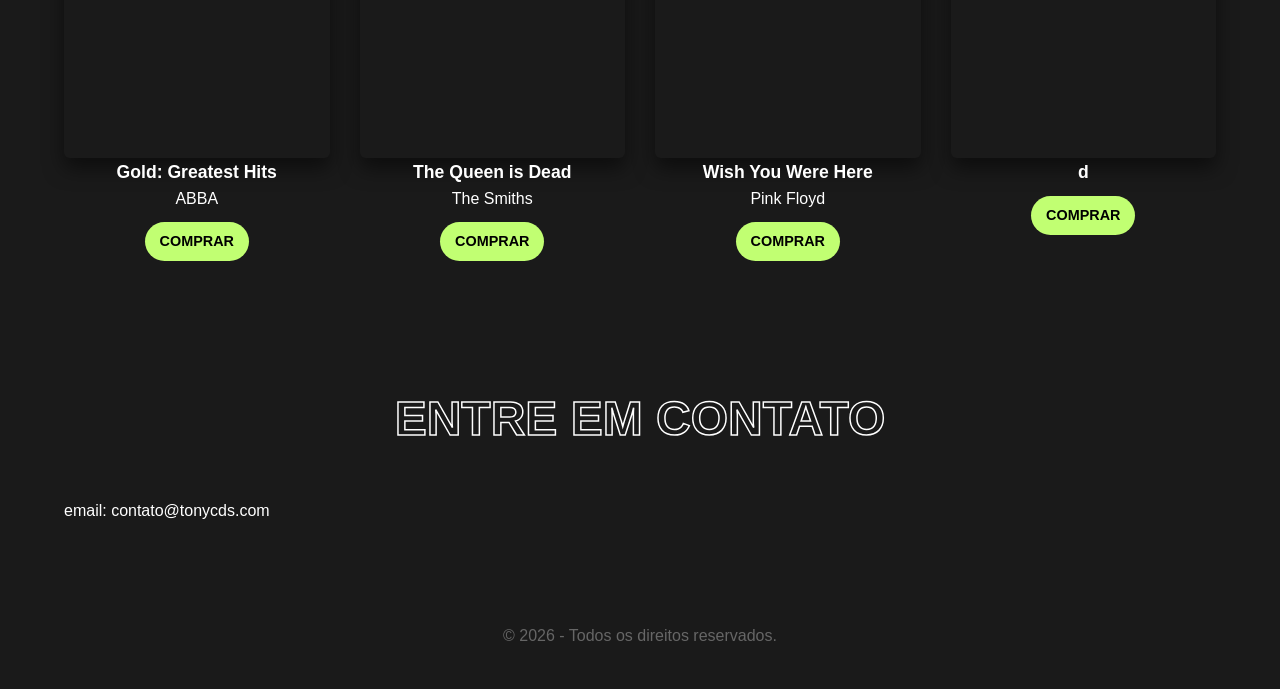
==== commit f77cd483: "mudança no fundo e texto do inicio" ====
--- a/index.html
+++ b/index.html
@@ -124,7 +124,7 @@
 
     <section id="contato" class="contato">
         <h2>Entre em contato</h2>
-        <p>contato@tonycds.com</p>
+        <p>email: contato@tonycds.com</p>
     </section>
 
     <footer>
--- a/style.css
+++ b/style.css
@@ -54,7 +54,7 @@
 /*hero section*/
 .hero {
     height: 70vh;
-    background: linear-gradient(rgba(0,0,0,0.5)), rgba(0, 0, 0, 0.5), url('imagens/asfalt-dark.png') repeat;
+    background: url('imagens/asfalt-dark.png') repeat;
     display: flex;
     justify-content: center;
     align-items: center;
@@ -68,6 +68,12 @@
     text-transform: uppercase;
 }
 
+.hero p {
+    font-size: 1rem;
+    font-weight: bold;
+    font-style: italic;
+}
+
 .hero-title span{
     color: #c1ff72;
     -webkit-text-stroke: 0;
@@ -75,173 +81,137 @@
 
 /*marquee*/
 .marquee-container{
-    
-}
-
-.btn-shop {
-    background-color: #c1ff72;
-    padding: 10px 20px;
-    color: rgba(153, 0, 255, 0.575);
-    text-decoration: none;
-    border-radius: 30px;
-    margin-top: 20px;
-    font-weight: bold;
-    text-transform: uppercase;
-}
-
-#destaques{
-    padding-top: 150px;
-    margin-top: -150px;
-}
-
-.btn-shop:hover{
-    color: black;
-    background-color: white;
-    transition: 0.3s ease;
-}
-
-.produtos {
-    padding: 50px 10%;
-    background-color: #1a1a1a;
-}
-
-.produtos h2 {
-    color:black; /* cor da letra */
-    -webkit-text-stroke: 2px white; /* borda */
+    background-color: #c1ff72;
+    color: black;
+    overflow: hidden;
+    white-space: nowrap;
+    padding: 12px 0;
+    font-weight: bold;
+    border-bottom: 2px solid black;
+}
+
+.marquee-content{
+    display: inline-block;
+    animation: marquee 25s linear infinite;
+}
+
+.marquee-content :hover{
+    animation-play-state: paused;
+}
+
+@keyframes marquee {
+    from { transform: translateX(0);}
+    to {transform: translateX(-50%);}
+}
+
+/*grids e produtos*/
+section { padding: 60px 5%;}
+
+h2 {
+    text-align: center;
     font-size: 3rem;
-    margin-bottom: 30px;
-    text-align: center;
-    text-transform: uppercase;
-    font-weight: bold;
-}
-
+    -webkit-text-stroke: 1.5px white;
+    color: transparent;
+    margin-bottom: 40px;
+    text-transform: uppercase;
+}
+
+/*destaques*/
 .produto-grid {
     display: flex;
-    justify-content: space-around;
-    gap: 40px;
-    padding: 20px;
+    justify-content: center;
+    gap: 50px;
+    flex-wrap: wrap;
 }
 
 .produto {
-    background-color: #333;
-    text-align: center;
-    padding: 20px;
+    background: transparent;
+    text-align: center;
     width: 350px;
-    border-radius: 10px;
-    transition: transform 0.3s ease;
-}
-
-.produto:hover {
-    transform: scale(1.05);
-}
-
-.produto img {
-    width: 100%;
-    height: 350px;
-    object-fit: cover;
-    border-radius: 10px;
-}
-
-.produto h3 {
-    font-size: 1.2rem;
-    margin-top: 10px;
-    padding: 5px;
-    text-align: center;
-}
-
-.produto p {
-    font-size: 1.1rem;
-    margin-top: 5px;
-    padding: 10px;
-    text-align: center;
-}
-
-.btn {
-    background-color: rgba(217, 122, 255, 0.5);
-    padding: 10px;
-    color: black;
-    text-decoration: none;
-    margin-top: 20px;
-    font-weight: bold;
-    text-align: center;
-}
-
-.btn:hover{
-    background-color: white;
-    color: black;
-    transition: 0.3s ease;
-}
-
-#catalogo {
-    padding: 40px ;
-    background-color: #1a1a1a;
-}
-
-.catalogo h2 {
-    font-size: 2rem;
-    margin-bottom: 30px;
-    text-align: center;
-    text-transform: uppercase;
-    font-weight: bold;
-}
-
+}
+
+.produto h3 { font-size: 1.8rem;}
+
+/*catalogo*/
 .catalogo-grid {
     display: grid;
     grid-template-columns: repeat(4, 1fr);
-    gap: 40px;
-    padding: 20px;
-}
-
-.cd {
+    gap: 30px;
+    max-width: 1200px;
+    margin: 0 auto;
+}
+
+.cd { text-align: center;}
+
+.cd h3 { font-size: 1.1rem; }
+
+/*estilo das imagens*/
+.produto img, .cd img{
     width: 100%;
-    text-align: center;
+    aspect-ratio: 1/1;
+    object-fit: cover;
+    border-radius: 6px;
+    box-shadow: 0 10px 20px rgba(0, 0, 0, 0.5);
     transition: transform 0.3s ease;
 }
 
-.cd:hover {
-    transform: scale(1.05);
-}
-
-.cd img {
+.produto img :hover, .cd img :hover { transform: scale(1.05);}
+
+/*botões*/
+.btn-shop, .btn, .btn-cd {
+    display: inline-block;
+    text-decoration: none;
+    font-weight: bold;
+    text-transform: uppercase;
+    border-radius: 30px;
+    transition: all 0.3s ease;
+    cursor: pointer;
+}
+
+.btn-shop {
+    background-color: #c1ff72;
+    padding: 12px 30px;
+    color: #9900ff;
+    margin-top: 20px;
+}
+
+.btn {
+    background-color: rgba(217, 122, 255, 0.5);
+    padding: 10px 20px;
+    color: white;
+    margin-top: 15px;
     width: 100%;
-    aspect-ratio: 1 / 1;
-    object-fit: cover;
-    border-radius: 5px;
-}
-
-.cd h3 {
-    font-size: 1.2rem;
-    margin: 10px;
-}
-
-.cd p {
-    font-size: 1.1rem;
-    margin: 5px;
 }
 
 .btn-cd {
     background-color: #c1ff72;
-    padding: 10px;
-    color: black;
-    text-decoration: none;
+    padding: 8px 15px;
+    color: black;
     margin-top: 10px;
-    font-weight: bold;
-}
-
-.btn-cd:hover{
-    transition: 0.3s ease;
-    background-color: rgba(217, 122, 255, 0.5);
-    
+    font-size: 0.9rem;
+}
+
+.btn-shop:hover, .btn-cd:hover {
+    background-color: white;
+    color: black;
+    transform: translateY(-3px);
+    box-shadow: 0 5px 15px rgba(193, 255, 114, 0.4);
+}
+
+.btn:hover {
+    background-color: #d365ff;
+    color: white;
 }
 
 footer {
-    background-color: #1a1a1a;
-    text-align: center;
-    padding: 20px;
-    margin-top: 50px;
-}
-
-footer p {
-    font-size: 1rem;
-    color: #888;
+    color: #666;
+    text-align: center;
+    padding: 40px;
+}
+
+/*responsividade*/
+@media (max-width: 900px) {
+    .catalogo-grid
+    { grid-template-columns: repeat(2, 1fr); }
+    .hero-title { font-size: 2.5rem; }
 }
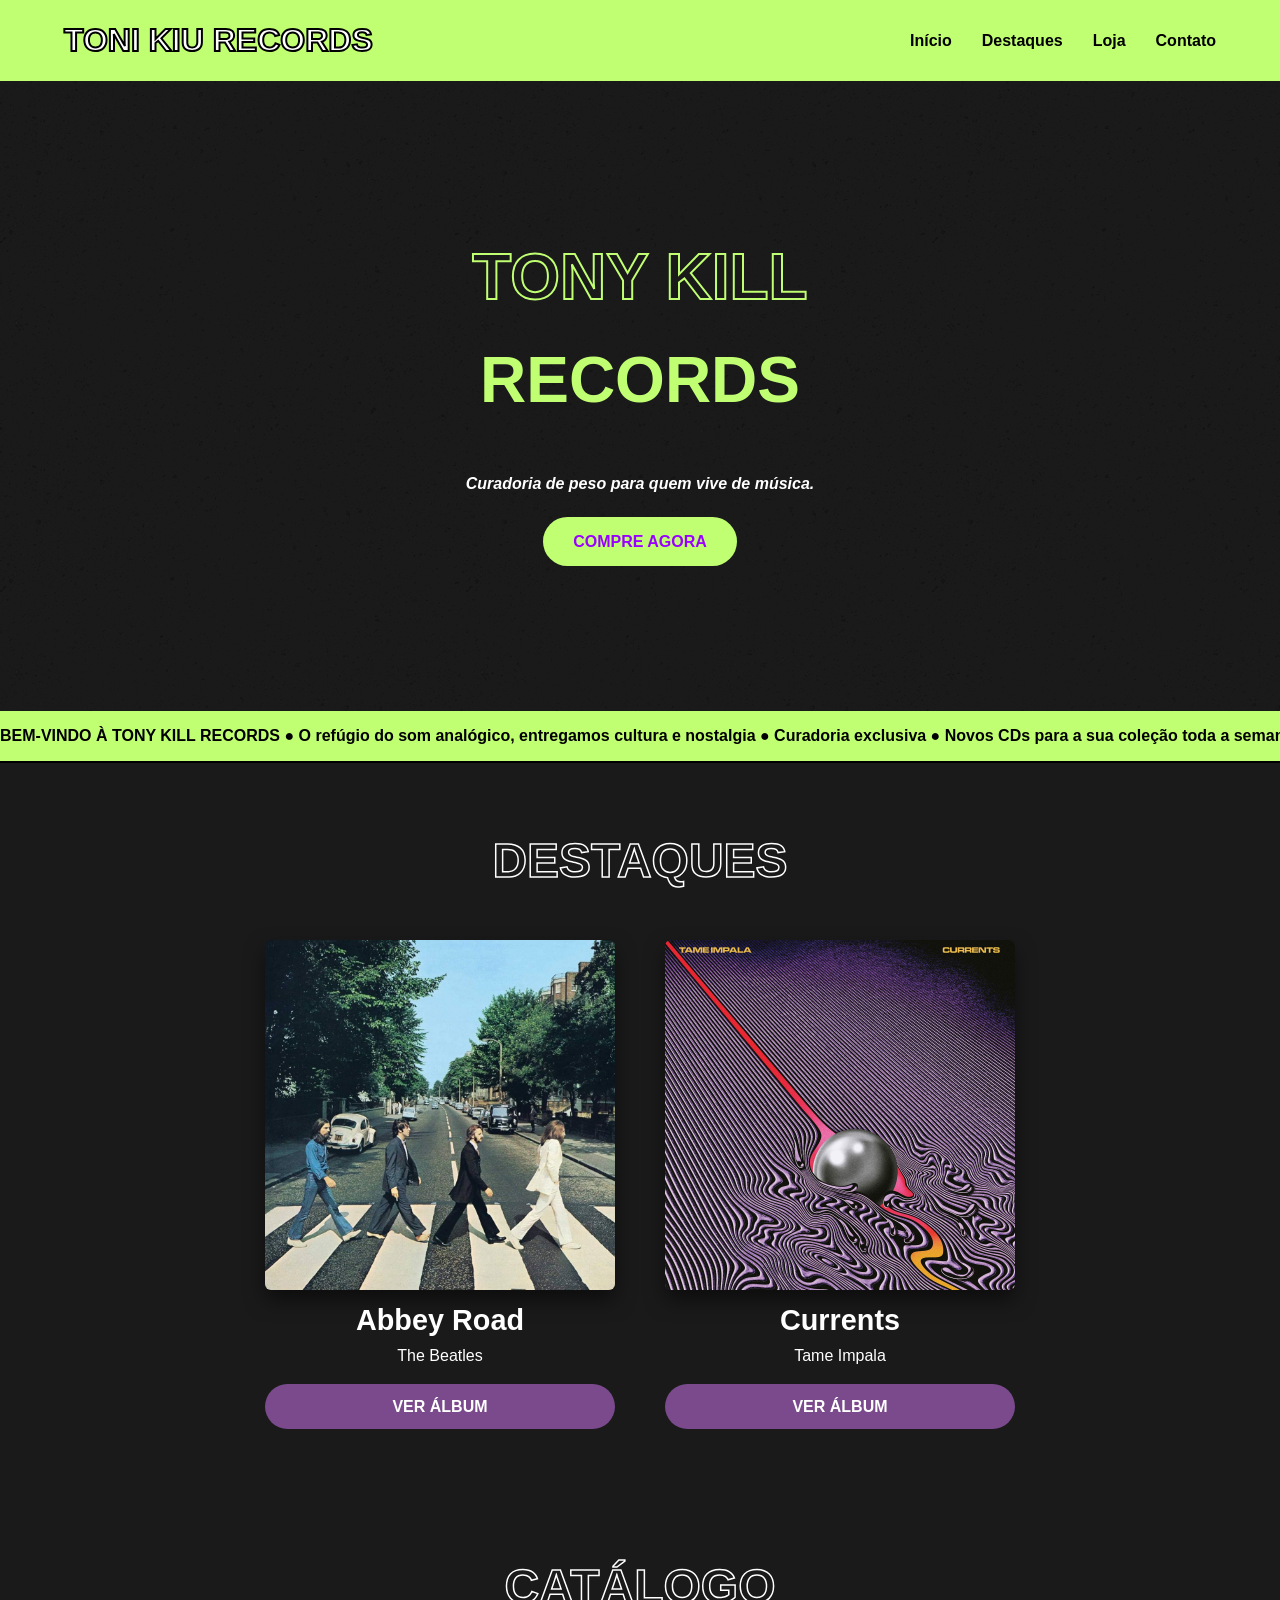
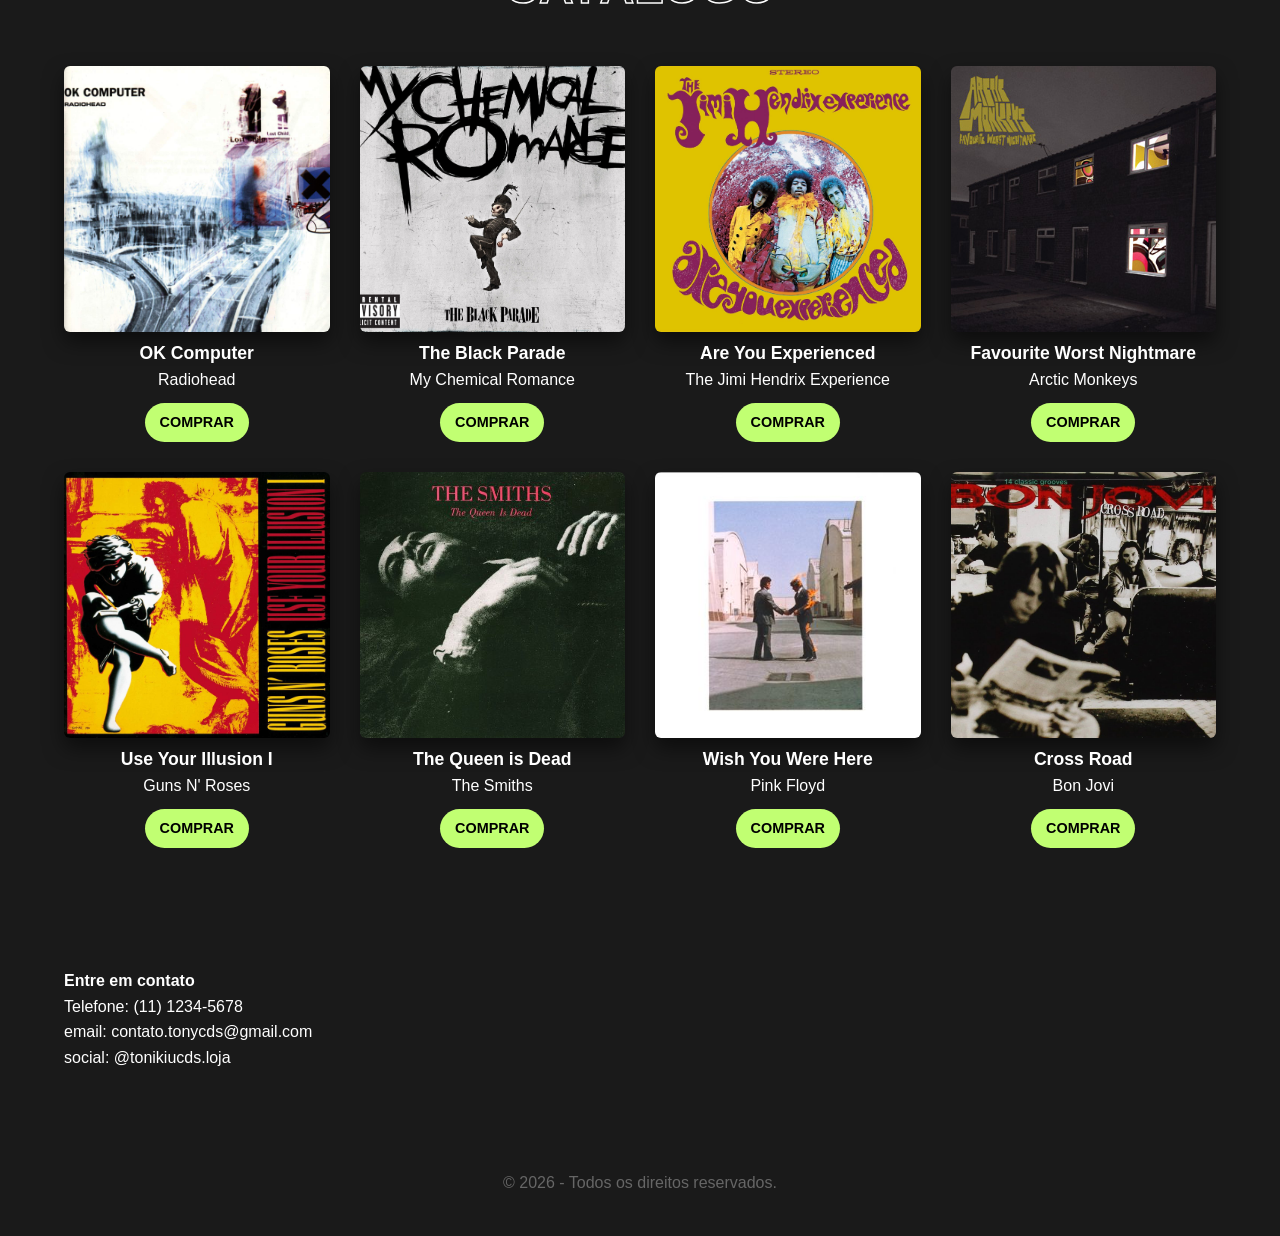
==== commit bfe7e1a2: "adicionando imagens" ====
--- a/index.html
+++ b/index.html
@@ -92,9 +92,9 @@
             </div>
 
             <div class="cd">
-                <img src="imagens/abba.jpg" alt="">
-                <h3>Gold: Greatest Hits</h3>
-                <p>ABBA</p>
+                <img src="imagens/guns.jpg" alt="">
+                <h3>Use Your Illusion I</h3>
+                <p>Guns N' Roses</p>
                 <a href="produto.html" class="btn-cd">Comprar</a>
             </div>
 
@@ -113,18 +113,20 @@
             </div>
 
             <div class="cd">
-                <img src="imagens/sonic.jpg" alt="">
-                <h3>d</h3>
-                <p></p>
-                <a href="#" class="btn-cd">Comprar</a>
+                <img src="imagens/bon-jovi.jpg" alt="">
+                <h3>Cross Road</h3>
+                <p>Bon Jovi</p>
+                <a href="produto.html" class="btn-cd">Comprar</a>
             </div>
 
         </div>
     </section>
 
     <section id="contato" class="contato">
-        <h2>Entre em contato</h2>
-        <p>email: contato@tonycds.com</p>
+        <h4>Entre em contato</h4>
+        <p>Telefone: (11) 1234-5678</p>
+        <p>email: contato.tonycds@gmail.com</p>
+        <p>social: @tonikiucds.loja</p>
     </section>
 
     <footer>
